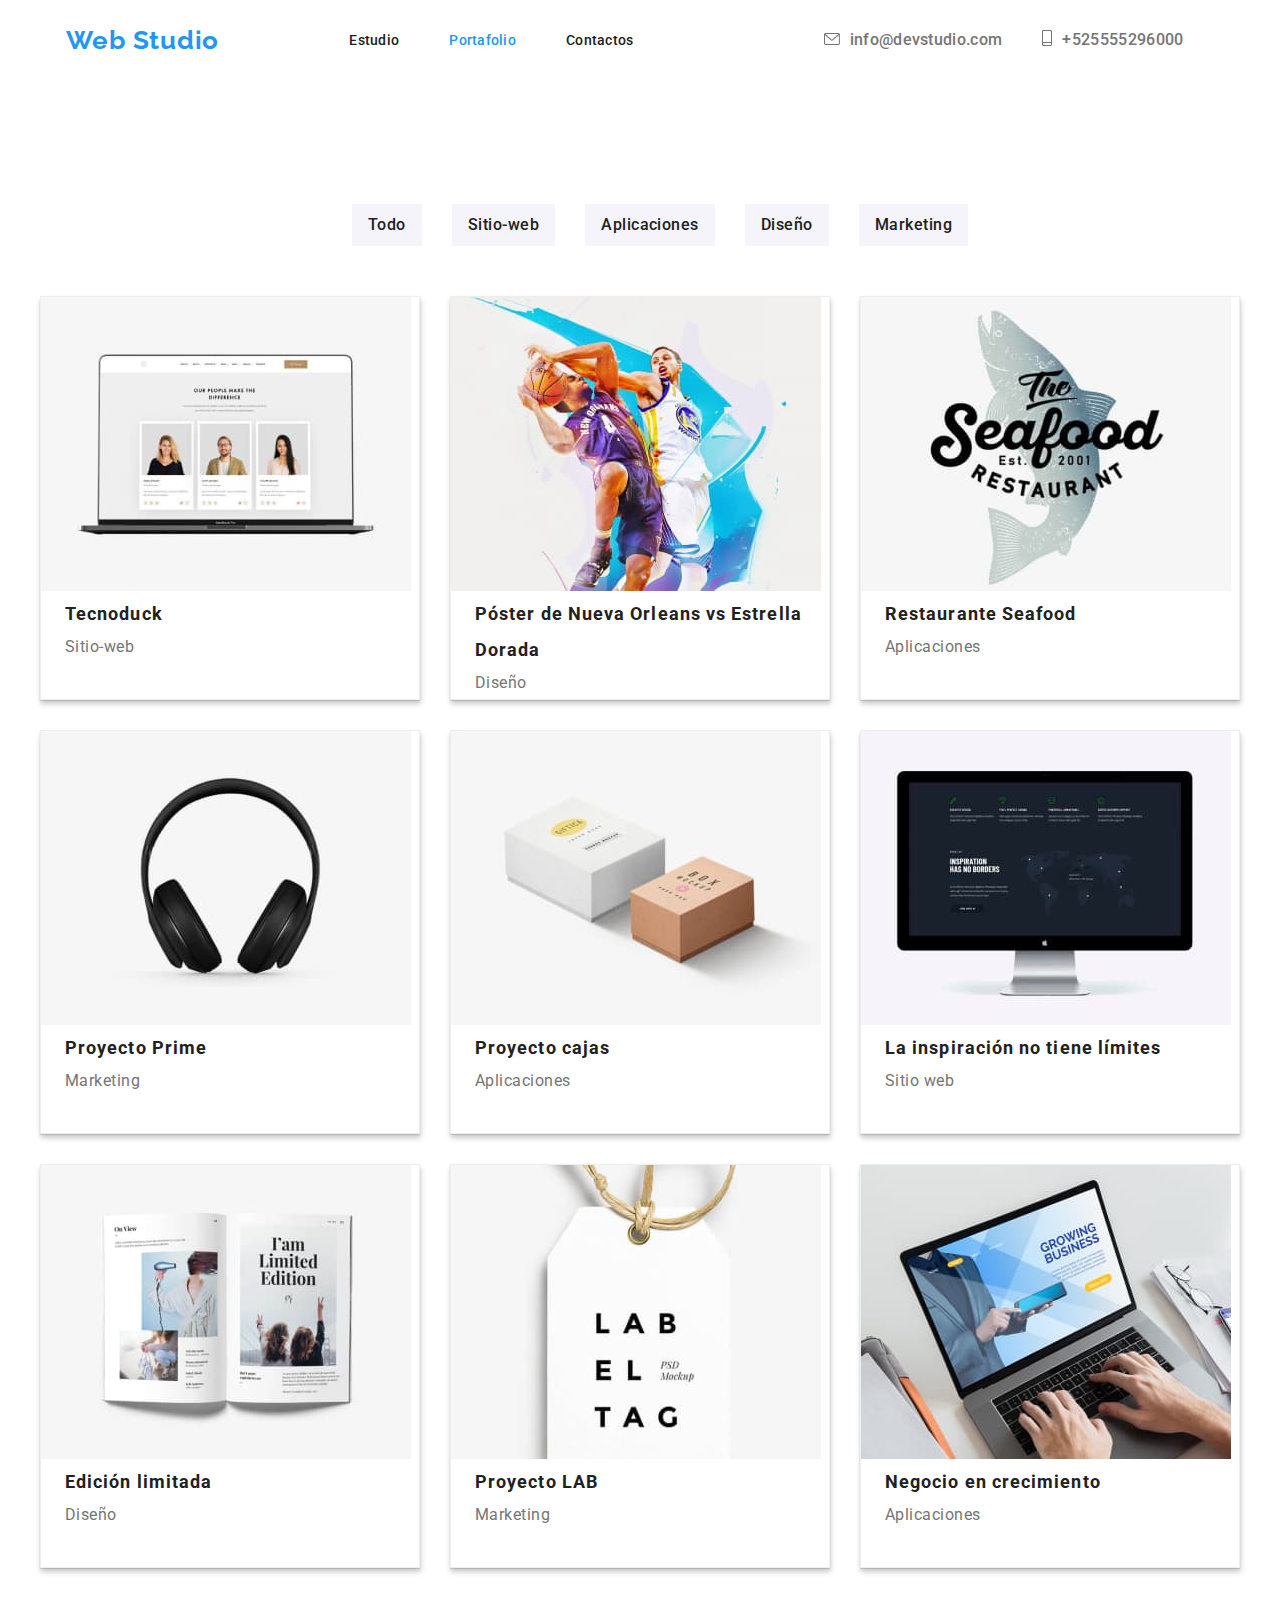
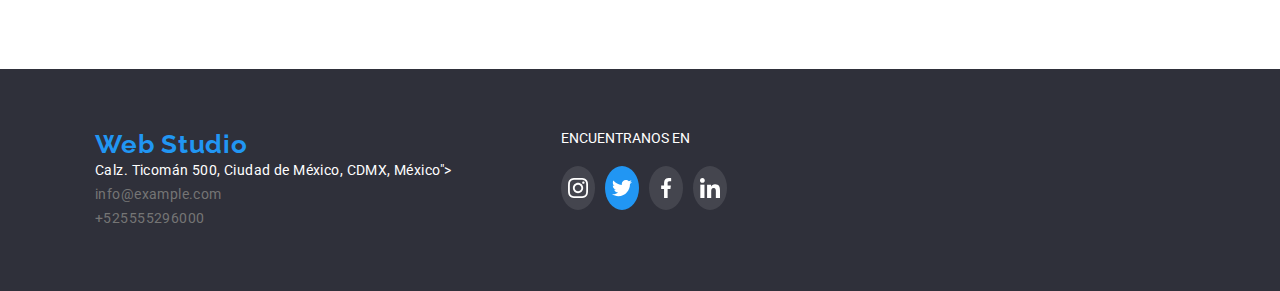
==== portfolio.html @ 2ddb2b45 "first commit" ====
<!DOCTYPE html>
<html lang="en">
  <head>
    <meta charset="UTF-8" />
    <meta name="viewport" content="width=device-width, initial-scale=1.0" />
    <title>Portafolio</title>
    <link
      rel="stylesheet"
      href="https://cdnjs.cloudflare.com/ajax/libs/modern-normalize/1.0.0/modern-normalize.min.css"
    />
    <link rel="stylesheet" href="./css/styles.css" />
  </head>

  <body>
    <header class="container flex-header">
      <nav class="flex-navegation">
        <a class="name p-name" href="#">Web Studio</a>
        <ul class="header-list">
          <li class="header-items">
            <a class="link-header" href="./index.html"
              >Estudio</a
            >
          </li>
          <li class="header-items">
            <a class="link-header header_menu current" href="./portfolio.html">Portafolio</a>
          </li>
          <li class="header-items">
            <a class="link-header" href="#">Contactos</a>
          </li>
        </ul>
      </nav>

      <ul class="second-list flex-contact">
        <li class="icon-list">
          <svg class="icon-email">
            <use
              class="email"
              href="./img/icons/symbol-defs.svg#icon-headersobre"
            ></use>
          </svg>
        </li>
        <li class="second-items">
          <a class="gris" href="mailto:info@devstudio.com"
            >info@devstudio.com</a
          >
        </li>
        <li class="icon-list">
          <svg class="icon-cel">
            <use
              href="./img/icons/symbol-defs.svg#icon-headertelfonointeligente"
            ></use>
          </svg>
        </li>
        <li class="second-items">
          <a class="gris" href="tel:+525555296000">+525555296000</a>
        </li>
      </ul>
    </header>

    <main class="principal">
      <seccion class="principal-section container">
        <div class="container target">
          <ul class="principal-list flexp">
            <li class="principal-item">
              <button class="button">Todo</button>
            </li>
            <li class="principal-item">
              <a class="link-item" href="#"></a>
              <button class="button">Sitio-web</button>
            </li>
            <li class="principal-item">
              <a class="link-item" href="#"></a>
              <button class="button">Aplicaciones</button>
            </li>
            <li class="principal-item">
              <a class="link-item" href="#"></a>
              <button class="button">Diseño</button>
            </li>
            <li class="principal-item">
              <a class="link-item" href="#"></a>
              <button class="button">Marketing</button>
            </li>
          </ul>
        </div>

        <div class="container tarjeta">
          <ul class="img-section flexp">
            <li class="img-item">
              <img
                src="./img/Foto3personas.jpg"
                alt="Trespersonas"
                width="370"
                height="294"
              />
              <h3 class="grafic">Tecnoduck</h3>
              <p class="text">Sitio-web</p>
            </li>
            <li class="img-item">
              <img
                src="./img/Basket.jpg"
                alt="Jugadores"
                width="370"
                height="294"
              />
              <h3 class="grafic">Póster de Nueva Orleans vs Estrella Dorada</h3>
              <p class="text">Diseño</p>
            </li>
            <li class="img-item">
              <img
                src="./img/seafoodrestaurant.jpg"
                alt="Seafood"
                width="370"
                height="294"
              />
              <h3 class="grafic">Restaurante Seafood</h3>
              <p class="text">Aplicaciones</p>
            </li>
            <li class="img-item">
              <img
                src="./img/Audífonos.jpg"
                alt="Audífonos"
                width="370"
                height="294"
              />
              <h3 class="grafic">Proyecto Prime</h3>
              <p class="text">Marketing</p>
            </li>
            <li class="img-item">
              <img
                src="./img/Cajablancayrosa.jpg"
                alt="Proyecto_cajas"
                width="370"
                height="294"
              />
              <h3 class="grafic">Proyecto cajas</h3>
              <p class="text">Aplicaciones</p>
            </li>
            <li class="img-item">
              <img
                src="./img/Monitor.jpg"
                alt="Monitor"
                width="370"
                height="294"
              />
              <h3 class="grafic">La inspiración no tiene límites</h3>
              <p class="text">Sitio web</p>
            </li>
            <li class="img-item">
              <img
                src="./img/Revista.jpg"
                alt="Imagenrevista"
                width="370"
                height="294"
              />
              <h3 class="grafic">Edición limitada</h3>
              <p class="text">Diseño</p>
            </li>
            <li class="img-item">
              <img
                src="./img/etiqueta.jpg"
                alt="Etiqueta"
                width="370"
                height="294"
              />
              <h3 class="grafic">Proyecto LAB</h3>
              <p class="text">Marketing</p>
            </li>
            <li class="img-item">
              <img
                src="img/portátil.jpg"
                alt="Portátil"
                width="370"
                height="294"
              />
              <h3 class="grafic">Negocio en crecimiento</h3>
              <p class="text">Aplicaciones</p>
            </li>
          </ul>
        </div>
      </seccion>
    </main>

    <footer>
      <address class="footer">
        <div class="container foot">
          <ul class="info-list">
            <li class="info-item">
              <a class="name" href="#">Web Studio</a>
            </li>
            <li class="info">
              <a
                class="link-foot"
                href="https://goo.gl/maps/L9u1Q98ZNXVA683N9"
                rel="nopener noreffer"
                target="blank"
                >Calz. Ticomán 500, Ciudad de México, CDMX, México"></a
              >
            </li>
            <li class="info">
              <a class="link-footer" href="mailto:info@example.com"
                >info@example.com</a
              >
            </li>
            <li class="info">
              <a class="link-footer" href="tel:+525555296000">+525555296000</a>
            </li>
          </ul>
          <ul class="contact-footer">
            <li class="footer-items">ENCUENTRANOS EN</li>
            <li class="footer-items">
              <div class="footer-div">
                <a href="#" class="icons-footer" rel="noopener noreffer" target="_blank">
                <svg class="lienzo-footer" width="20px" height="20px">
                  <use class="logo-footer"
                    class="iconmain"
                    href="./img/icons/symbol-defsMain.svg#icon-Maininstagram"
                  ></use>
                </svg>
              </a>
              </div>
              <div class="footer-div">
                <href="#" class="icons-footer-twitter" rel="noopener noreffer" target="_blank">
                <svg class="lienzo-footer" width="20px" height="20px">
                  <use class="logo-footer"
                    class="iconmain"
                    href="./img/icons/symbol-defsMain.svg#icon-Maintwitter"
                  ></use>
                </svg>
              </a>
              </div>
              <div class="footer-div">
                <href="#" class="icons-footer" rel="noopener noreffer" target="_blank">
                <svg class="lienzo-footer" width="20px" height="20px">
                  <use class="logo-footer"
                    class="iconmain"
                    href="./img/icons/symbol-defsMain.svg#icon-Mainfacebook"
                  ></use>
                </svg>
              </a>
              </div>
              <div class="footer-div">
                <href="#" class="icons-footer" rel="noopener noreffer" target="_blank">
                <svg class="lienzo-footer" width="20px" height="20px">
                  <use class="logo-footer"
                    class="iconmain"
                    href="./img/icons/symbol-defsMain.svg#icon-Mainlinkedin"
                  ></use>
                </svg>
              </a>
              </div>
            </li>
          </ul>
        </div>
      </address>
    </footer>
  </body>
</html>
---- css/styles.css ----
@import url("https://fonts.googleapis.com/css2?family=Raleway:ital,wght@0,100;0,200;0,300;0,400;0,500;0,600;0,700;0,800;0,900;1,100;1,200;1,300;1,400;1,500;1,600;1,700;1,800;1,900&display=swap");

@import url("https://fonts.googleapis.com/css2?family=Roboto:ital,wght@0,100;0,300;0,400;0,500;0,700;0,900;1,100;1,300;1,400;1,500;1,700;1,900&display=swap");

.name {
  color: rgb(33, 150, 243);
  text-decoration: none;
  font-weight: 700;
  line-height: 1.17;
  letter-spacing: 0.03em;
  font-family: "Raleway", sans-serif;
  font-size: 26px;
  font-style: normal;
}
.header-list .header-items .link-header {
  color: rgb(33, 33, 33);
  font-family: "Roboto", sans-serif;
  text-decoration: none;
  font-weight: 500;
  line-height: 1.17;
  letter-spacing: 0.02em;
  font-size: 14px;
}
.header-list {
  list-style: none;
  margin: 0px;
}
.header-list .header-items .link-header:hover {
  color: rgb(33, 150, 243);
}
.second-list .second-items .gris {
  color: rgb(117, 117, 117);
  font-family: "Roboto", sans-serif;
  text-decoration: none;
  font-weight: 500;
  line-height: 1.17;
  letter-spacing: 0.02em;
}
.second-list .second-items .gris:hover {
  color: rgb(33, 150, 243);
}
.second-items {
  padding-right: 30px;
}
.second-list {
  list-style: none;
}
.list {
  list-style: none;
}
.mision-list {
  list-style: none;
  padding: 0px;
}
.teamlist-card {
  list-style: none;
  padding: 0px;
}

.main-section {
  background-color: rgb(47, 48, 58);
  background-image: url(../img/Soluciones.png);
  background-size: cover;
  background-repeat: no-repeat;
  width: auto;
  height: auto;
}

.white {
  color: rgb(255, 255, 255);
  font-family: "Roboto", sans-serif;
  font-weight: 900;
  line-height: 1.36;
  letter-spacing: 0.06em;
  text-align: center;
  font-size: 44px;
  margin: 0px;
  padding-top: 200px; 
  padding-left: 250px;
  padding-right: 250px;*/
}
.mainbutton {
  color: #ffffff;
  background-color: rgb(33, 150, 243);
  border: none;
  cursor: pointer;
  font-family: "Roboto", sans-serif;
  font-weight: 700;
  line-height: 1.87;
  letter-spacing: 0.06em;
  text-align: center;
  font-size: 16px;
  border-radius: 4px;
  box-shadow: 0px 4px 4px 0px rgba(0, 0, 0, 0.15);
}
.subtitle {
  color: rgb(33, 33, 33);
  font-family: "Roboto", sans-serif;
  font-weight: 700;
  line-height: 1.17;
  letter-spacing: 0.03em;
  text-align: left;
  font-size: 14px;
}
.subtitle-dos {
  color: rgb(117, 117, 117);
  font-family: "Roboto", sans-serif;
  font-weight: 700;
  letter-spacing: 0.03em;
  text-align: left;
  font-size: 14px;
  line-height: 1.17;
}
.parrafo {
  color: rgb(117, 117, 117);
  font-family: "Roboto", sans-serif;
  font-weight: 400;
  line-height: 1.71;
  letter-spacing: 0.03em;
  text-align: left;
  font-size: 14px;
  padding-top: 10px;
}
.parrafod {
  color: rgb(117, 117, 117);
  font-family: "Roboto", sans-serif;
  font-weight: 400;
  line-height: 1.71;
  letter-spacing: 0.03em;
  text-align: left;
  font-size: 16px;
}
.sub {
  color: rgb(33, 33, 33);
  font-family: "Roboto", sans-serif;
  font-weight: 700;
  line-height: 1.17;
  letter-spacing: 0.03em;
  text-align: center;
  font-size: 36px;
}
.sub.clientes {
  padding-top: 59px;
  padding-bottom: 44px;
}
.subname {
  color: rgb(33, 33, 33);
  font-family: "Roboto", sans-serif;
  font-weight: 500;
  line-height: 1.17;
  letter-spacing: 0.03em;
  font-size: 16px;
  padding-top: 30px;
  padding-bottom: 10px;
}
.info-list {
  background-color: #2f303a;
  list-style: none;
  gap: 70px;
}
.info .link-foot {
  color: rgb(255, 255, 255);
  font-family: "Roboto", sans-serif;
  text-decoration: none;
  font-weight: 400;
  line-height: 1.71;
  letter-spacing: 0.03em;
  font-size: 14px;
  font-style: normal;
}
.info .link-footer {
  color: rgb(117, 117, 117);
  font-family: "Roboto", sans-serif;
  text-decoration: none;
  font-weight: 400;
  line-height: 1.71;
  letter-spacing: 0.03em;
  font-size: 14px;
  font-style: normal;
}
* {
  font-family: "Roboto", sans-serif;
}
.button {
  color: rgb(33, 33, 33);
  background-color: rgb(245, 244, 250);
  border: none;
  cursor: pointer;
  font-weight: 500;
  line-height: 1.62;
  font-size: 16px;
  letter-spacing: 0.03em;
}
.button:hover {
  color: rgb(255, 255, 255);
  background-color: rgb(33, 150, 243);
}
.button:focus {
  color: rgb(255, 255, 255);
  background-color: rgb(33, 150, 243);
}
.grafic {
  color: rgb(33, 33, 33);
  font-weight: 700;
  line-height: 2;
  font-size: 18px;
  letter-spacing: 0.06em;
  padding-left: 24px;
  padding-right: 24px;
}
.text {
  color: rgb(117, 117, 117);
  font-weight: 400;
  line-height: 1.87;
  font-size: 16px;
  letter-spacing: 0.03em;
  padding-left: 24px;
  padding-right: 24px;
}
.img-section {
  list-style: none;
  gap: 20px;
}
.filetwo {
  list-style: none;
}
.filethree {
  list-style: none;
}
.principal-list {
  display: flex;
  list-style: none;
  justify-content: center;
  gap: 8px;
}
.main-section {
  background-color: rgb(47, 48, 58);
}
.container {
  width: 1200px;
  margin: 0 auto;
  padding: 0 15px;
}
.teamlist-card .teamitem-card {
  width: 270px;
  height: 450px;
  text-align: center;
  border-radius: 0px 0px 4px 4px;
  background: #fff;
  box-shadow: 0px 2px 1px 0px rgba(0, 0, 0, 0.2),
    0px 1px 1px 0px rgba(0, 0, 0, 0.14), 0px 1px 3px 0px rgba(0, 0, 0, 0.12);
}
.teamlist-card .teamitem-card:hover {
  background-color: rgb(216, 214, 211);
}
.parrafod {
  text-align: center;
}
.img-section .img-item {
  width: 370px;
  height: 404px;
}
/* .flex {
  display: flex;
  align-items: center;
  gap: 90px;
} */
.flex-header {
  display: flex;
  justify-content: center;
  gap: 150px;
}
.flex-navegation {
  display: flex;
  align-items: center;
  gap: 90px;
}
.flex-contact {
  display: flex;
  align-items: center;
  gap: 10px;
}
.flexp {
 display: flex;
 flex-wrap: wrap;
 gap: 30px;
}
.img-item {
  flex-basis: calc((100% - 60px) / 3);
  border: 1px solid rgb(238, 238, 238);
  background: rgb(255, 255, 255);
  box-shadow: 1px 4px 6px 0px rgba(0, 0, 0, 0.16), 0px 4px 4px 0px rgba(0, 0, 0, 0.06), 0px 1px 1px 0px rgba(0, 0, 0, 0.12)
}
.p-name {
  display: flex;
}
/* .flex { 
}*/
.header-list {
  display: flex;
  gap: 50px;
}
.second-list.flex {
  display: flex;
  gap: 50px;
}
* {
  margin: 0px;
}
.center {
  display: flex;
  flex-direction: column;
}
.mainbutton {
  justify-content: center;
}
.center {
  padding-bottom: 200px;
  padding-top: 30px;
  display: flex;
}
.list.flex {
  padding: 0px;
  column-gap: 30px;
}
.container-mision {
  padding-top: 94px;
  padding-bottom: 55px;
}
.container-team {
  padding-top: 118px;
  padding-bottom: 50px;
}
.teamlist-card.flex {
  padding-bottom: 94px;
}
.main-section .container {
  display: flex;
  flex-wrap: wrap;
  justify-content: center;
  gap: 30px;
}
.position {
  padding-top: 30px;
  padding-bottom: 200px;
}
.items {
  padding-top: 95px;
}
.p-0 {
  padding-top: 0px;
}
.container-mision {
  padding-top: 94px;
  padding-bottom: 55px;
}
.container-team {
  padding-top: 188px;
  padding-bottom: 50px;
}
.img-section.flex {
  flex-wrap: wrap;
}
.basis {
  flex-basis: calc(100% - 128px / 5);
}
.principal-list.flex {
  padding: 0px;
}
.img-section.flex {
  padding: 0px;
}
.principal-item {
  padding-top: 106px;
  padding-bottom: 50px;
}
.img-section {
  padding-bottom: 82px;
}
.container.flex-header {
  height: 80px;
}
.container-div {
  background-color: rgb(47, 48, 58);
}
.position {
  display: flex;
  justify-content: center;
}
.flex-services {
  display: flex;
  gap: 30px;
}
.flex-mision {
  display: flex;
  gap: 30px;
}
.flex-card {
  display: flex;
  gap: 30px;
}
.section-team {
  background-color: rgb(245, 244, 250);
  padding-bottom: 94px;
}
.footer {
  background-color: rgb(47, 48, 58);
}
.img-section .flexp {
  padding: 0px;
}
.principal-section .container{
  padding: 0px;
}
.img-section {
  padding: 0px;
  padding-bottom: 82px;
}
.button {
  padding: 8px 16px;
}
.info-list {
  padding-top: 60px;
  padding-bottom: 60px;
}
.link-header.header_menu.current {
  color: rgb(33, 150, 243);
}
.icon-email {
  width: 16px;
  height: 12px;
  cursor: pointer;
  fill: #757575;
}
.icon-email:hover {
  fill: rgb(33, 150, 243);
}

.icon-cel {
  width: 10px;
  height: 16px;
  fill: rgb(117, 117, 117);
  cursor: pointer;
}
.icon-cel:hover {
  fill: rgb(33, 150, 243);
}
.footer {
  display: flex;
}
.container.foot {
  display: flex;
  gap: 70px;
  align-items: center;
}
.contac-footer {
  display: flex;
}
.footer-items {
  display: flex;
 font-family: "Roboto", sans-serif;
 font-size: 14px;
 font-style: normal;
 color: rgb(255, 255, 255);
 padding-bottom: 20px;
}
.list-clientes {
  display: flex;
  flex-wrap: nowrap;
  padding-left: 0px;
  gap: 30px;
  
}
.item-clientes {
  display: flex;
  padding-bottom: 165px;
  list-style: none;
  text-align: center;
  align-items: center;
}
.div-icon {
  width: 270px;
  height: 120px;
  border-radius: 4px;
background: rgb(245, 244, 250);
display: flex;
  justify-content: center;
  align-items: center;
  margin-bottom: 30px;
}
.div-lienzo {
  display: flex;
  width: 270px;
  justify-content: center;
  gap: 34px;
  padding-top: 16px;
  padding-bottom: 30px;
  }
.list-clientes {
  display: flex;
}
.div-clientes {
display: flex;
width: 170px;
height: 81px;
border-radius: 4px;
border: 1px solid rgb(175, 177, 184);
padding: 14px 32px 14px 32px;
}
.footer-div {
  display: flex;
  width: 44px;
  height: 44px;
  justify-content: center;
  align-items: center;
  padding-right: 10px;
  cursor: pointer;
}
.icons-footer-twitter {
  display: flex;
  width: 44px;
  height: 44px;
  align-items: center;
  justify-content: center;
  background-color: #2196F3;
  border-radius: 50%;
}
.list-logo {
  display: flex;
  padding-top: 28px;
  align-items: center;
  justify-content: center;
  padding: 0px;
}
.lienzo .logo {
  fill: rgb(175, 177, 184);
}
.item-logo {
  display: flex;
  width: 44px;
  height: 44px; 
  margin-top: 16px;
}
.item-logo {
  justify-content: center;
  align-items: center;
}
.icons-links {
  display: flex;
  justify-content: center;
  align-items: center;
  width: 44px;
  height: 44px;
  border-radius: 50%;
  cursor: pointer;
}
.icons-links:hover {
  fill: rgb(255, 255, 255);
  background-color: hwb(207 13% 5%)
}
.logo:hover {
  fill: rgb(255, 255, 255);
}
.logo-footer {
  fill: #FFFFFF;
}
.icons-footer {
  display: flex;
  justify-content: center;
  align-items: center;
  width: 44px;
  height: 44px;
  border-radius: 50%;
  gap: 10px;
}
.icons-footer {
  background-color: rgba(255, 255, 255, 0.10);
}
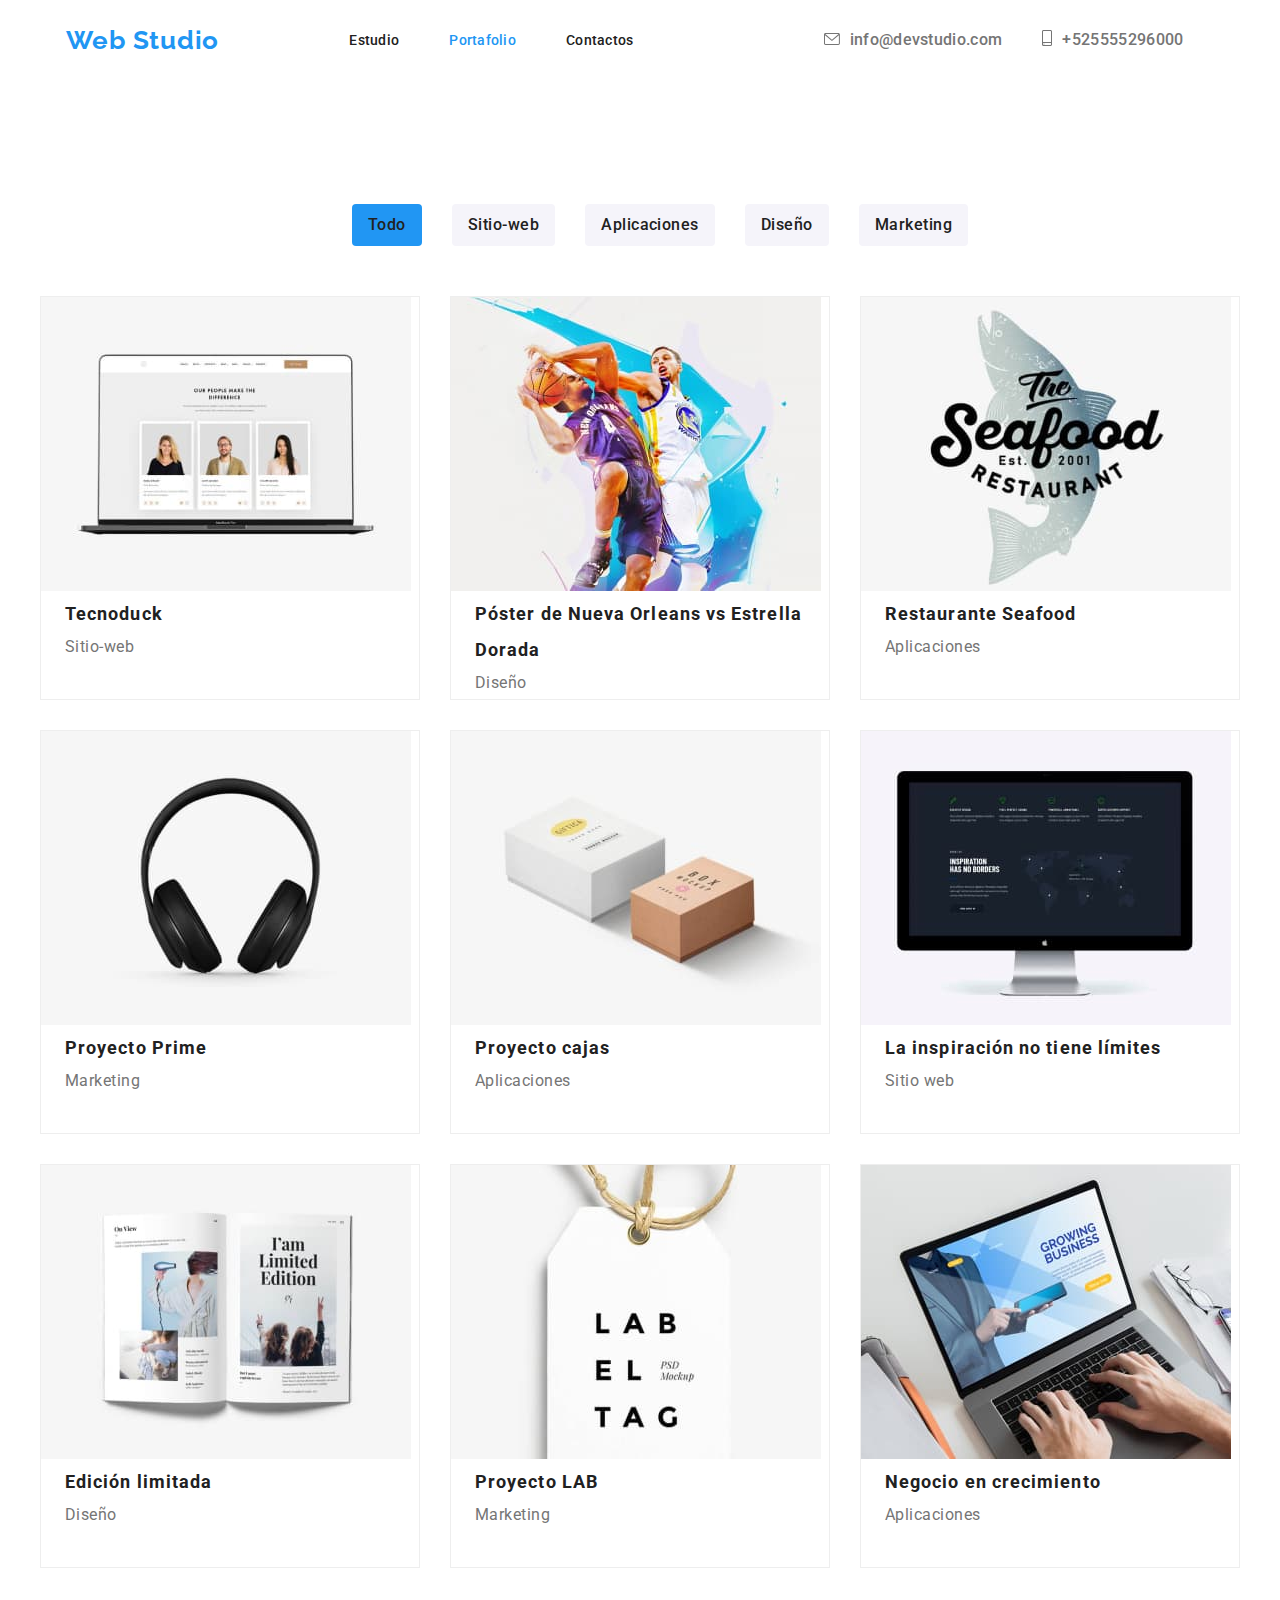
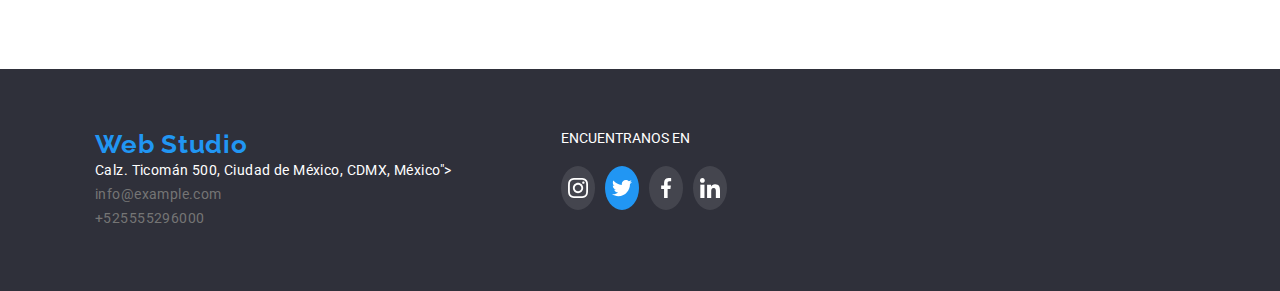
==== commit e5fea375: "Correcciones" ====
--- a/portfolio.html
+++ b/portfolio.html
@@ -62,7 +62,7 @@
         <div class="container target">
           <ul class="principal-list flexp">
             <li class="principal-item">
-              <button class="button">Todo</button>
+              <button class="button todo">Todo</button>
             </li>
             <li class="principal-item">
               <a class="link-item" href="#"></a>
--- a/css/styles.css
+++ b/css/styles.css
@@ -58,8 +58,10 @@
 }
 
 .main-section {
-  background-color: rgb(47, 48, 58);
-  background-image: url(../img/Soluciones.png);
+  background-image: linear-gradient(to bottom,
+  rgba(47, 48, 58, 0.4),
+  rgba(0, 0, 0, 0.4)
+  ), url(../img/Soluciones.png);
   background-size: cover;
   background-repeat: no-repeat;
   width: auto;
@@ -190,6 +192,10 @@
   line-height: 1.62;
   font-size: 16px;
   letter-spacing: 0.03em;
+  border-radius: 4px;
+}
+.button.todo {
+  background-color: rgb(33, 150, 243);
 }
 .button:hover {
   color: rgb(255, 255, 255);
@@ -289,6 +295,8 @@
   flex-basis: calc((100% - 60px) / 3);
   border: 1px solid rgb(238, 238, 238);
   background: rgb(255, 255, 255);
+}
+.img-item:hover {
   box-shadow: 1px 4px 6px 0px rgba(0, 0, 0, 0.16), 0px 4px 4px 0px rgba(0, 0, 0, 0.06), 0px 1px 1px 0px rgba(0, 0, 0, 0.12)
 }
 .p-name {
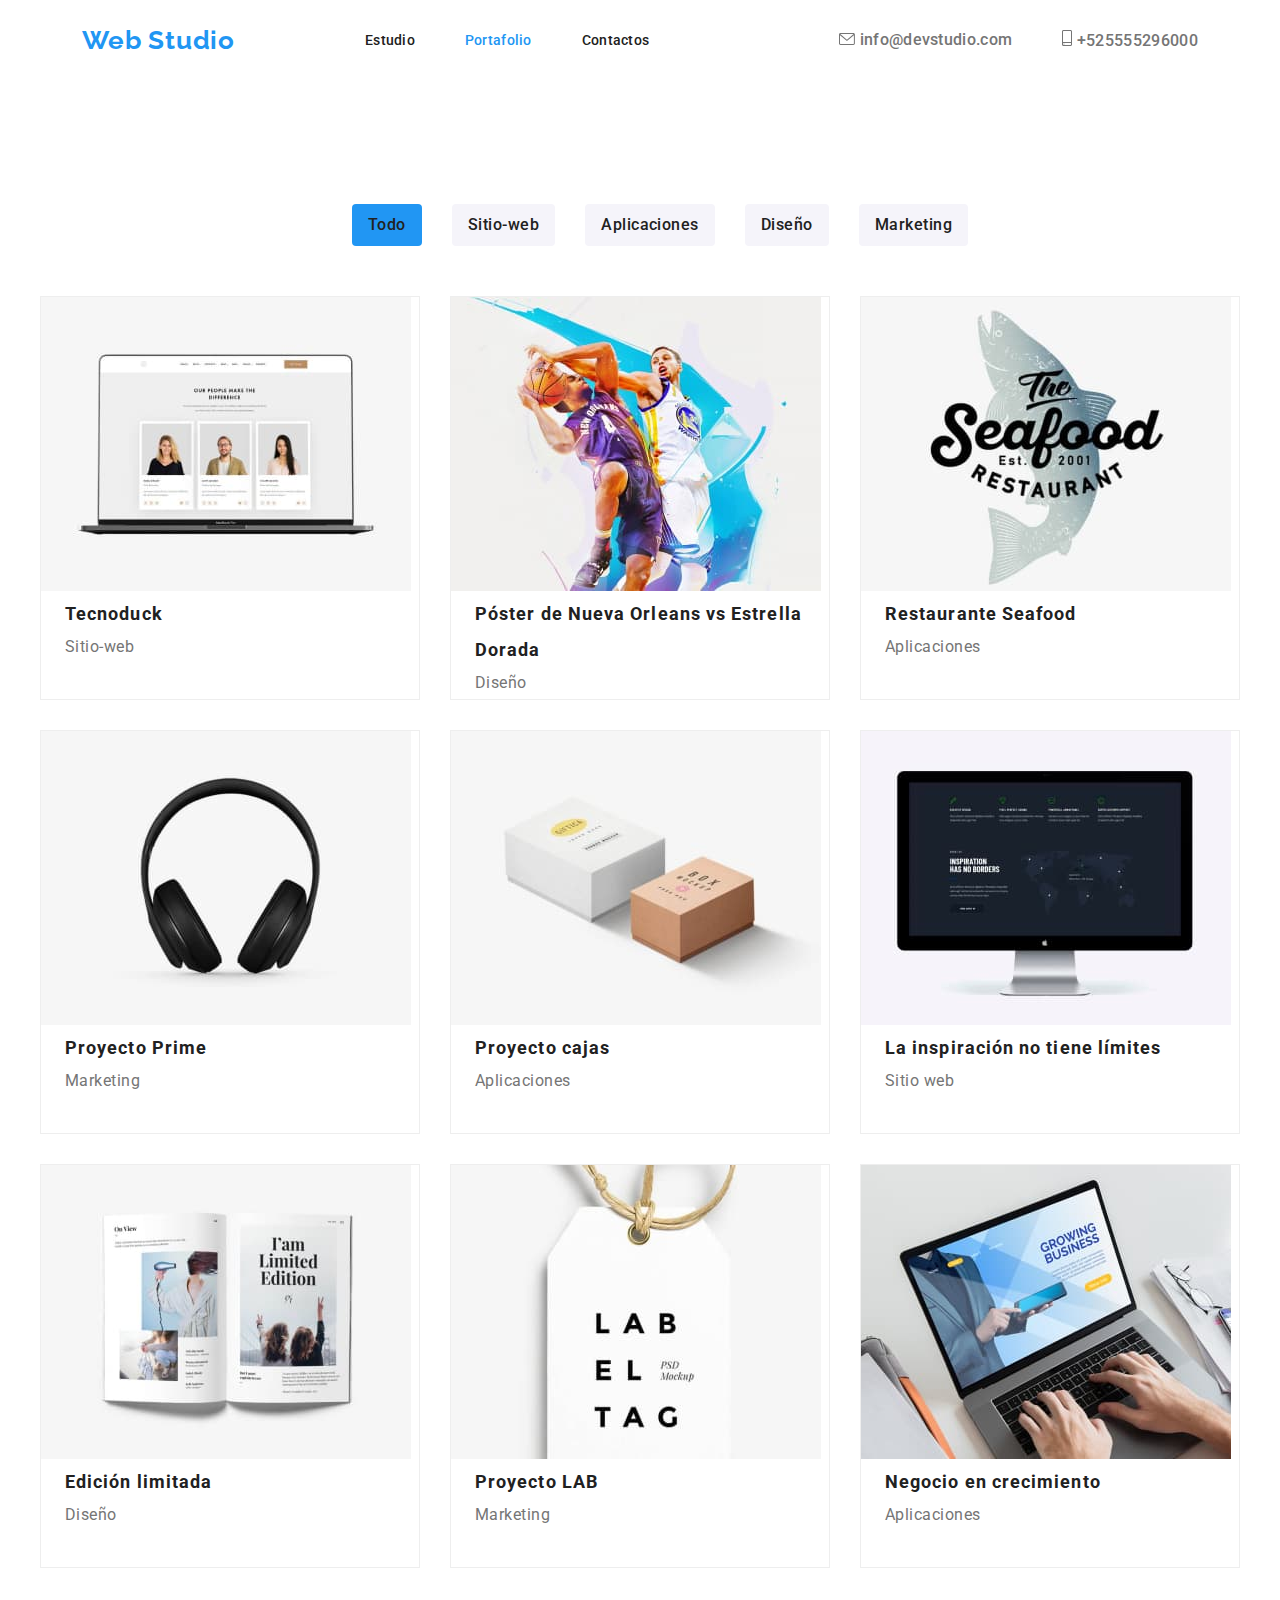
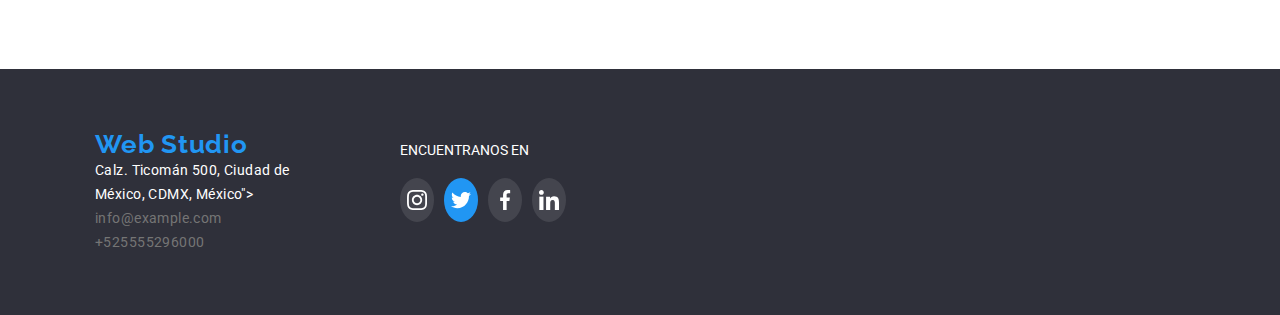
==== commit 78eb774b: "Correcciones tarea 4" ====
--- a/portfolio.html
+++ b/portfolio.html
@@ -31,28 +31,26 @@
       </nav>
 
       <ul class="second-list flex-contact">
-        <li class="icon-list">
-          <svg class="icon-email">
+        <li class="second-items">
+          <a class="gris a" 
+          href="mailto:info@devstudio.com">
+          <svg class="icon-header">
             <use
               class="email"
               href="./img/icons/symbol-defs.svg#icon-headersobre"
             ></use>
           </svg>
+          info@devstudio.com </a>
         </li>
+
         <li class="second-items">
-          <a class="gris" href="mailto:info@devstudio.com"
-            >info@devstudio.com</a
-          >
-        </li>
-        <li class="icon-list">
-          <svg class="icon-cel">
-            <use
-              href="./img/icons/symbol-defs.svg#icon-headertelfonointeligente"
-            ></use>
-          </svg>
-        </li>
-        <li class="second-items">
-          <a class="gris" href="tel:+525555296000">+525555296000</a>
+          <a class="gris a" href="tel:+525555296000">
+            <svg class="icon-cel">
+              <use
+                href="./img/icons/symbol-defs.svg#icon-headertelfonointeligente"
+              ></use>
+            </svg>
+            +525555296000</a>
         </li>
       </ul>
     </header>
@@ -193,7 +191,8 @@
                 href="https://goo.gl/maps/L9u1Q98ZNXVA683N9"
                 rel="nopener noreffer"
                 target="blank"
-                >Calz. Ticomán 500, Ciudad de México, CDMX, México"></a
+                >Calz. Ticomán 500, Ciudad de <br>
+                México, CDMX, México"></br></a
               >
             </li>
             <li class="info">
--- a/css/styles.css
+++ b/css/styles.css
@@ -2,8 +2,41 @@
 
 @import url("https://fonts.googleapis.com/css2?family=Roboto:ital,wght@0,100;0,300;0,400;0,500;0,700;0,900;1,100;1,300;1,400;1,500;1,700;1,900&display=swap");
 
+.svg {
+  fill: currentColor;
+}
+.a {
+  color: currentColor;
+  text-decoration: none;
+}
+.ul {
+  list-style-type: none;
+}
+:root {
+  --brand-color: rgb(33, 150, 243);
+}
+
+
+.second-items:hover .icon-header {
+  fill: rgb(33, 150, 243);
+}
+.second-items:hover .icon-cel {
+  fill: rgb(33, 150, 243);
+}
+.second-items:hover .gris {
+  color: rgb(33, 150, 243);
+}
+.second-items:focus .icon-header {
+  fill: rgb(33, 150, 243);
+}
+.second-items:focus .icon-cel {
+  fill: rgb(33, 150, 243);
+}
+.second-items:focus .gris {
+  color: rgb(33, 150, 243);
+}
 .name {
-  color: rgb(33, 150, 243);
+  color: var(--brand-color);
   text-decoration: none;
   font-weight: 700;
   line-height: 1.17;
@@ -25,28 +58,15 @@
   list-style: none;
   margin: 0px;
 }
-.header-list .header-items .link-header:hover {
-  color: rgb(33, 150, 243);
-}
-.second-list .second-items .gris {
+.second-items {
   color: rgb(117, 117, 117);
   font-family: "Roboto", sans-serif;
-  text-decoration: none;
   font-weight: 500;
   line-height: 1.17;
   letter-spacing: 0.02em;
-}
-.second-list .second-items .gris:hover {
-  color: rgb(33, 150, 243);
-}
-.second-items {
-  padding-right: 30px;
-}
-.second-list {
-  list-style: none;
-}
-.list {
-  list-style: none;
+
+  display: flex;
+  align-items: center;
 }
 .mision-list {
   list-style: none;
@@ -56,7 +76,6 @@
   list-style: none;
   padding: 0px;
 }
-
 .main-section {
   background-image: linear-gradient(to bottom,
   rgba(47, 48, 58, 0.4),
@@ -284,7 +303,7 @@
 .flex-contact {
   display: flex;
   align-items: center;
-  gap: 10px;
+  gap: 50px;
 }
 .flexp {
  display: flex;
@@ -354,6 +373,7 @@
 }
 .items {
   padding-top: 95px;
+  list-style: none;
 }
 .p-0 {
   padding-top: 0px;
@@ -434,24 +454,15 @@
 .link-header.header_menu.current {
   color: rgb(33, 150, 243);
 }
-.icon-email {
+.icon-header{
   width: 16px;
   height: 12px;
-  cursor: pointer;
   fill: #757575;
 }
-.icon-email:hover {
-  fill: rgb(33, 150, 243);
-}
-
 .icon-cel {
   width: 10px;
   height: 16px;
   fill: rgb(117, 117, 117);
-  cursor: pointer;
-}
-.icon-cel:hover {
-  fill: rgb(33, 150, 243);
 }
 .footer {
   display: flex;
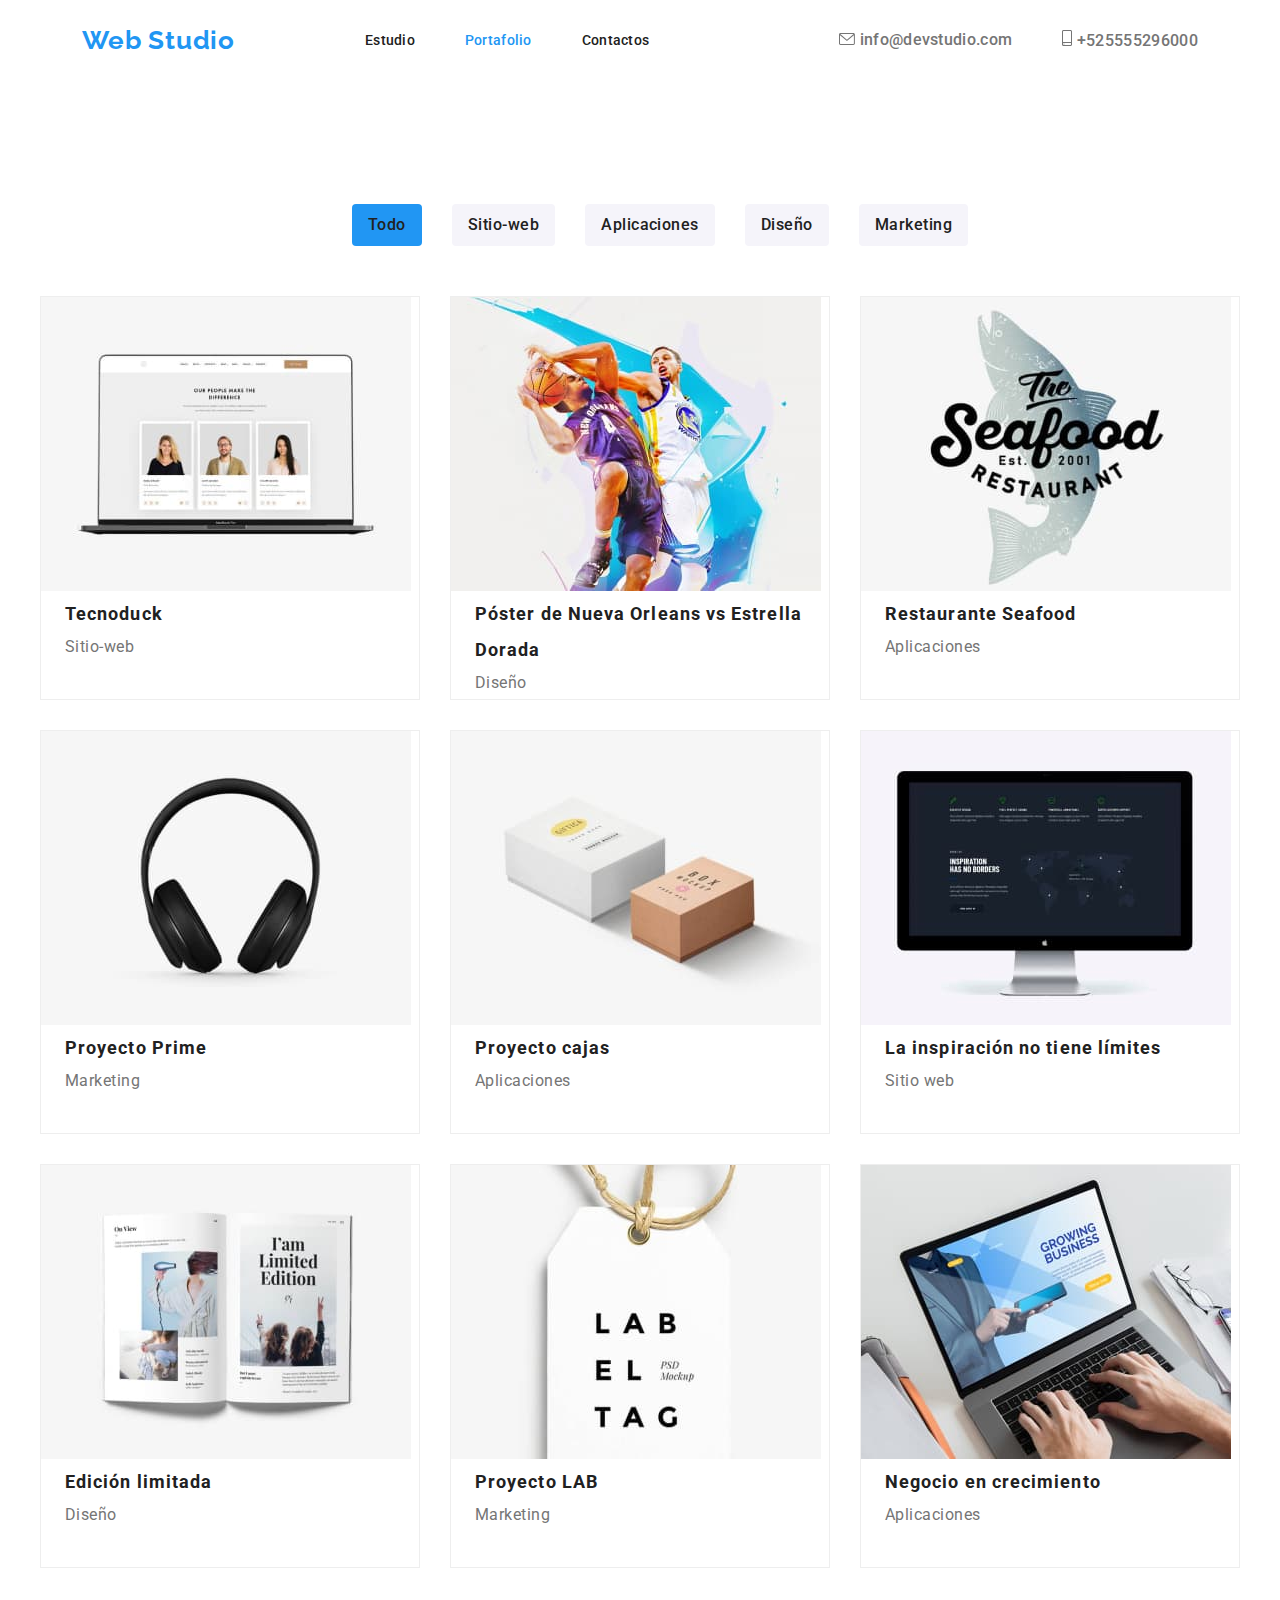
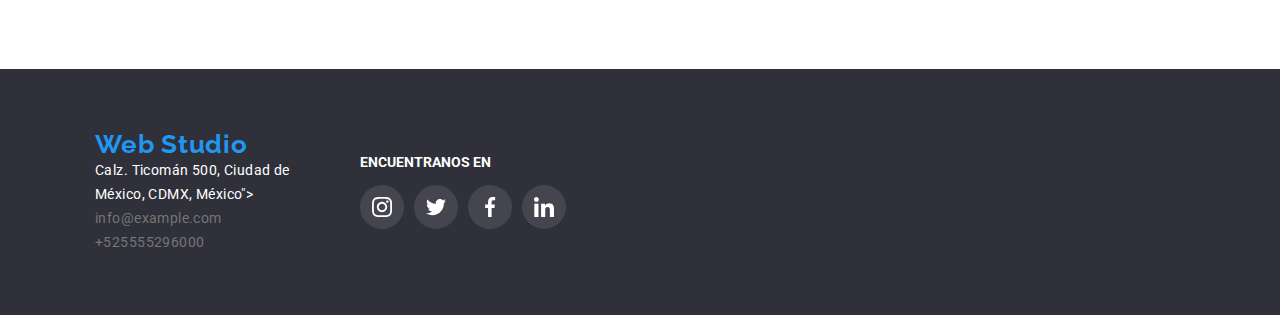
==== commit df80ddfd: "Correcciones definitivas" ====
--- a/portfolio.html
+++ b/portfolio.html
@@ -204,53 +204,52 @@
               <a class="link-footer" href="tel:+525555296000">+525555296000</a>
             </li>
           </ul>
-          <ul class="contact-footer">
-            <li class="footer-items">ENCUENTRANOS EN</li>
+          <div class="footer-div">
+          <h3 class="footer-item">ENCUENTRANOS EN</h3>
+            <ul class="contact-footer">
             <li class="footer-items">
-              <div class="footer-div">
-                <a href="#" class="icons-footer" rel="noopener noreffer" target="_blank">
-                <svg class="lienzo-footer" width="20px" height="20px">
-                  <use class="logo-footer"
+              <a href="#" class="icons-footer" rel="noopener noreffer" target="_blank">
+                <svg width="20" height="20">
+                  <use
                     class="iconmain"
                     href="./img/icons/symbol-defsMain.svg#icon-Maininstagram"
                   ></use>
                 </svg>
               </a>
-              </div>
-              <div class="footer-div">
-                <href="#" class="icons-footer-twitter" rel="noopener noreffer" target="_blank">
-                <svg class="lienzo-footer" width="20px" height="20px">
-                  <use class="logo-footer"
+                <li>
+                  <a href="#" class="icons-footer" rel="noopener noreffer" target="_blank">
+                <svg width="20" height="20">
+                  <use
                     class="iconmain"
                     href="./img/icons/symbol-defsMain.svg#icon-Maintwitter"
                   ></use>
                 </svg>
               </a>
-              </div>
-              <div class="footer-div">
-                <href="#" class="icons-footer" rel="noopener noreffer" target="_blank">
-                <svg class="lienzo-footer" width="20px" height="20px">
-                  <use class="logo-footer"
+            </li>
+                <li> 
+                  <a href="#" class="icons-footer" rel="noopener noreffer" target="_blank">
+                <svg width="20" height="20">
+                  <use
                     class="iconmain"
                     href="./img/icons/symbol-defsMain.svg#icon-Mainfacebook"
                   ></use>
                 </svg>
               </a>
-              </div>
-              <div class="footer-div">
-                <href="#" class="icons-footer" rel="noopener noreffer" target="_blank">
-                <svg class="lienzo-footer" width="20px" height="20px">
-                  <use class="logo-footer"
+            </li>
+                <li>
+                  <a href="#" class="icons-footer" rel="noopener noreffer" target="_blank">
+                <svg width="20" height="20">
+                  <use
                     class="iconmain"
                     href="./img/icons/symbol-defsMain.svg#icon-Mainlinkedin"
                   ></use>
                 </svg>
               </a>
-              </div>
-            </li>
-          </ul>
+            </li>
+          </ul>
+        </div>
         </div>
       </address>
     </footer>
   </body>
-</html>
+</html>--- a/css/styles.css
+++ b/css/styles.css
@@ -15,7 +15,6 @@
 :root {
   --brand-color: rgb(33, 150, 243);
 }
-
 
 .second-items:hover .icon-header {
   fill: rgb(33, 150, 243);
@@ -272,12 +271,11 @@
   text-align: center;
   border-radius: 0px 0px 4px 4px;
   background: #fff;
-  box-shadow: 0px 2px 1px 0px rgba(0, 0, 0, 0.2),
-    0px 1px 1px 0px rgba(0, 0, 0, 0.14), 0px 1px 3px 0px rgba(0, 0, 0, 0.12);
 }
 .teamlist-card .teamitem-card:hover {
-  background-color: rgb(216, 214, 211);
-}
+  box-shadow: 0px 2px 1px 0px rgba(0, 0, 0, 0.20), 0px 1px 1px 0px rgba(0, 0, 0, 0.14), 0px 1px 3px 0px rgba(0, 0, 0, 0.12);
+}
+
 .parrafod {
   text-align: center;
 }
@@ -434,6 +432,12 @@
 .footer {
   background-color: rgb(47, 48, 58);
 }
+.contact-footer {
+  display: flex;
+  list-style: none;
+  padding: 0px;
+  gap: 10px;
+}
 .img-section .flexp {
   padding: 0px;
 }
@@ -472,30 +476,37 @@
   gap: 70px;
   align-items: center;
 }
-.contac-footer {
-  display: flex;
-}
 .footer-items {
-  display: flex;
+display: flex;
  font-family: "Roboto", sans-serif;
  font-size: 14px;
  font-style: normal;
  color: rgb(255, 255, 255);
- padding-bottom: 20px;
+}
+.footer-item {
+font-family: "Roboto", sans-serif;
+ font-size: 14px;
+ font-style: normal;
+ color: rgb(255, 255, 255);
+}
+.section-clientes {
+padding-bottom: 165px;
 }
 .list-clientes {
   display: flex;
   flex-wrap: nowrap;
   padding-left: 0px;
   gap: 30px;
-  
 }
 .item-clientes {
   display: flex;
-  padding-bottom: 165px;
   list-style: none;
   text-align: center;
   align-items: center;
+  fill: rgb(175, 177, 184);
+}
+.item-clientes:hover {
+fill: var(--brand-color);
 }
 .div-icon {
   width: 270px;
@@ -526,19 +537,18 @@
 border: 1px solid rgb(175, 177, 184);
 padding: 14px 32px 14px 32px;
 }
+.div-clientes:hover {
+  border-color: var(--brand-color);
+}
 .footer-div {
+  display: flex;
+  flex-direction: column;
+  gap: 15px;
+}
+.icons-footer {
   display: flex;
   width: 44px;
   height: 44px;
-  justify-content: center;
-  align-items: center;
-  padding-right: 10px;
-  cursor: pointer;
-}
-.icons-footer-twitter {
-  display: flex;
-  width: 44px;
-  height: 44px;
   align-items: center;
   justify-content: center;
   background-color: #2196F3;
@@ -551,9 +561,9 @@
   justify-content: center;
   padding: 0px;
 }
-.lienzo .logo {
+/* .lienzo .logo {
   fill: rgb(175, 177, 184);
-}
+} */
 .item-logo {
   display: flex;
   width: 44px;
@@ -572,17 +582,23 @@
   height: 44px;
   border-radius: 50%;
   cursor: pointer;
+  fill: rgb(175, 177, 184);
 }
 .icons-links:hover {
   fill: rgb(255, 255, 255);
-  background-color: hwb(207 13% 5%)
-}
-.logo:hover {
+  background-color: rgb(33, 150, 243);
+}
+.icons-links:focus {
+  fill: rgb(255, 255, 255);
+  background-color: rgb(33, 150, 243);
+}
+
+/* .logo:hover {
   fill: rgb(255, 255, 255);
 }
 .logo-footer {
   fill: #FFFFFF;
-}
+} */
 .icons-footer {
   display: flex;
   justify-content: center;
@@ -591,7 +607,12 @@
   height: 44px;
   border-radius: 50%;
   gap: 10px;
-}
-.icons-footer {
-  background-color: rgba(255, 255, 255, 0.10);
+  fill: rgb(255, 255, 255);
+  background-color: rgba(255, 255, 255, 0.102);
+}
+.icons-footer:hover {
+  background-color: var(--brand-color);
+}
+.icons-footer:focus {
+  background-color: var(--brand-color);
 }